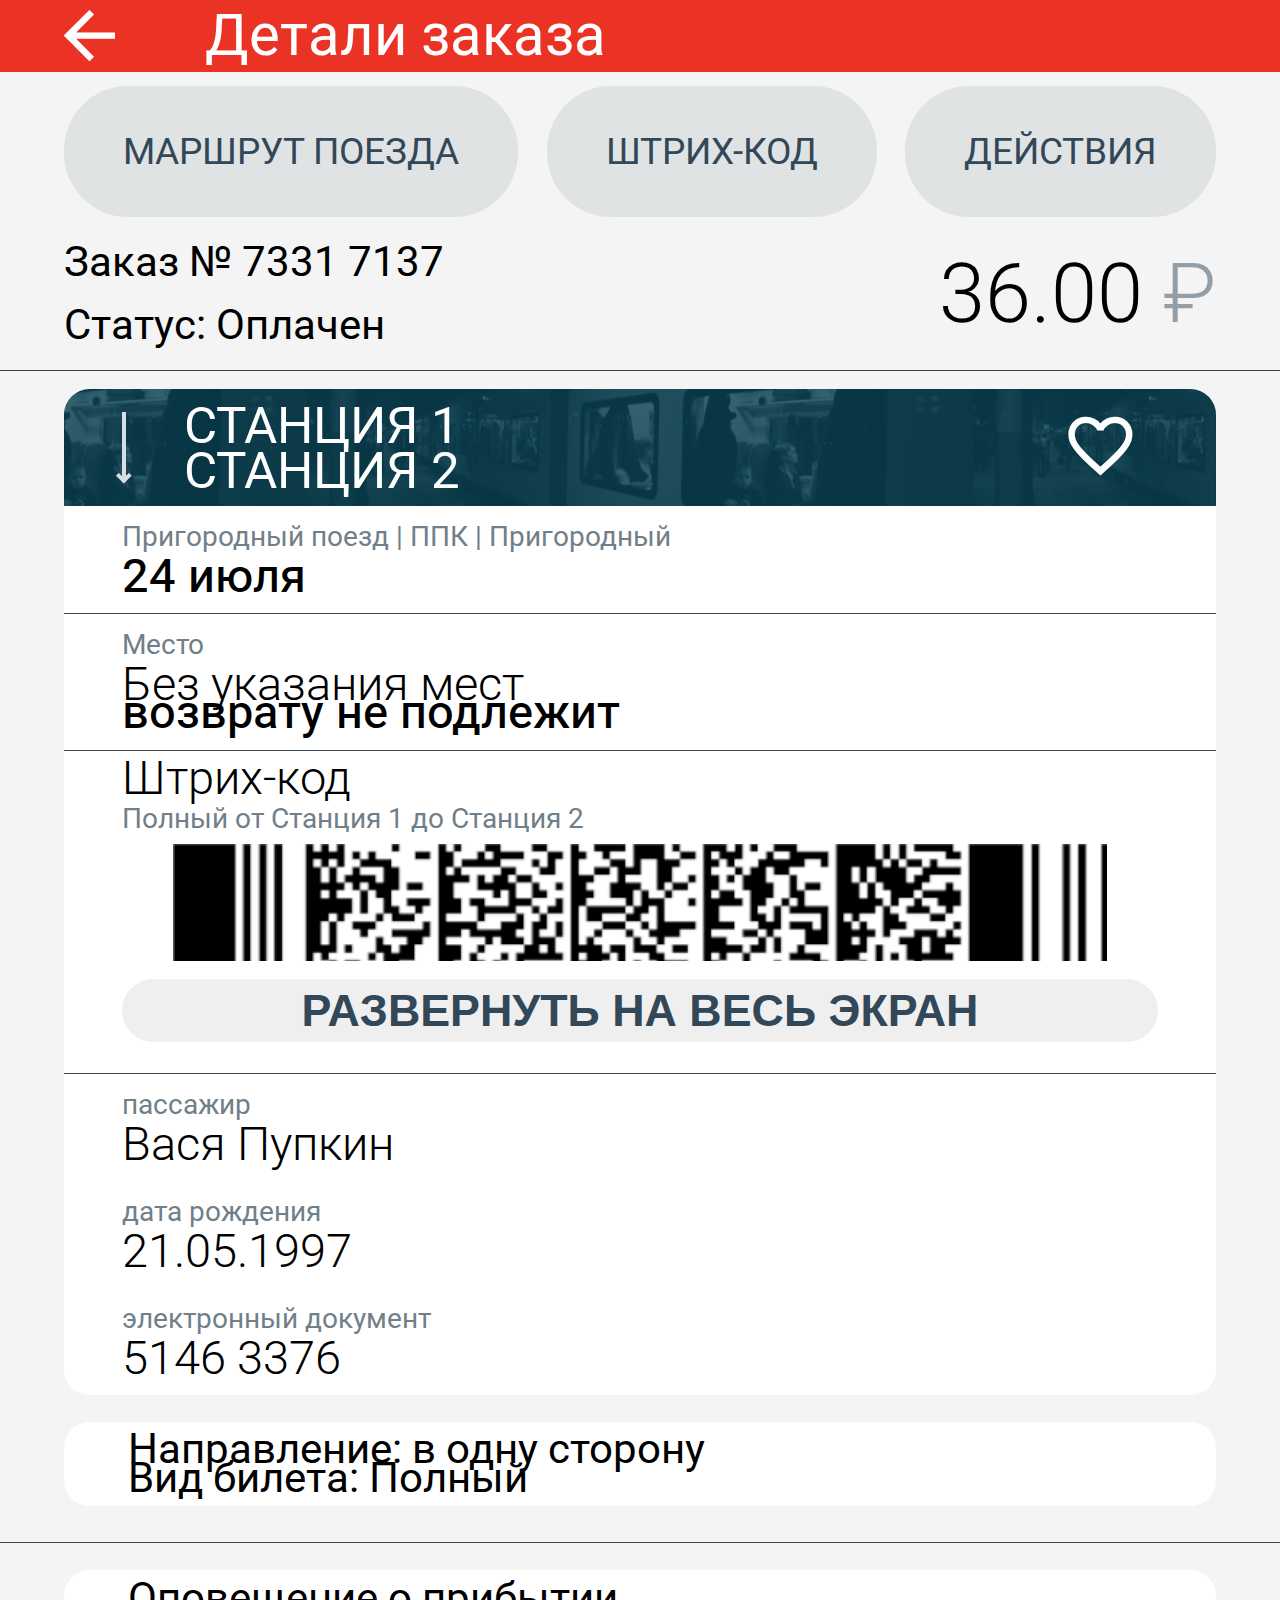
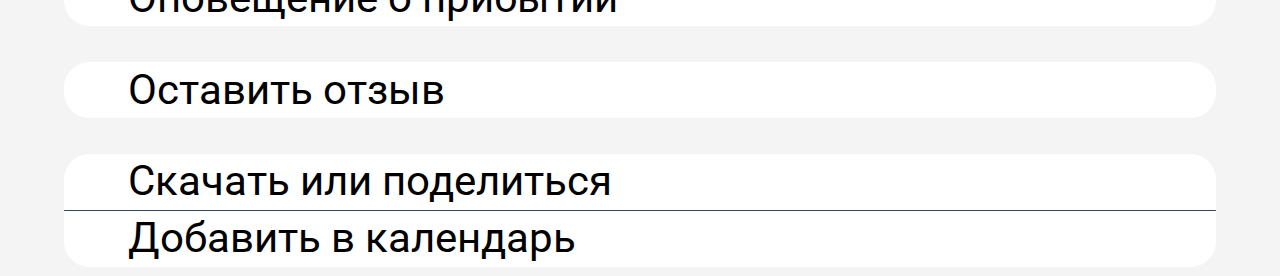
==== main.html @ b4c49bb2 "Add files via upload" ====
<!DOCTYPE html>
<html lang="en">
<head>
    <meta charset="UTF-8">
    <meta name="viewport" content="width=device-width, initial-scale=1.0">
    <title>Document</title>
    <script src="https://telegram.org/js/telegram-web-app.js"></script>
	<script src="https://puzzlebot.top/webapp.js"></script>
    <link rel="stylesheet" href="styles/main.css">
    <link rel="stylesheet" href="https://fonts.googleapis.com/css2?family=Material+Symbols+Outlined:opsz,wght,FILL,GRAD@20..48,100..700,0..1,-50..200" />
</head>
<body>
    <header>
        <span class="material-symbols-outlined size-20">
            arrow_back
        </span>
        <h2>Детали заказа</h2>
    </header>
    <nav>
        <section>
            <ul>
                <li id="li_marshrut">маршрут поезда</li>
                <li id="li_qr">штрих-код</li>
                <li id="li_actions">действия</li>
            </ul>
        </section>
        <section>
            <h4>Заказ № <span id="random_num">0000 0000</span><br>
            Статус: Оплачен</h4>
            <h1>36.00 <span style="color: rgb(147,158,166);">₽</span></h1>
        </section>
    </nav>
    <div class="section_line"></div>
    <main>
        <section class="blue_box">
            <div class ="blue_arrow_box">
           <!--  <span class="material-symbols-outlined straight">
                straight
            </span> -->
            <img src="/resources/1-.png" class="arrow_down">
            <h3><span id="station_1">Станция 1</span><br>
                <span id="station_2">Станция 2</span></h3>
            </div>
            <span class="material-symbols-outlined favorite">
                favorite
            </span>
        </section>
        <section class="section_no_flex">
            <h5>Пригородный поезд | ППК | Пригородный</h5>
            <p><span class="bold" id="date">Дата</span></p>
        </section>
        <div class="section_line"></div>
        <section class="section_no_flex" id="qr_section">
            <h5>Место</h5>
            <p>Без указания мест <br>
            <span class="bold">возврату не подлежит</span></p>
        </section>
        <div class="section_line"></div>
        <section class="section_no_flex">
            <p>Штрих-код</p>
            <h5>Полный от <span id="station_1_qr">Станция 1</span> до <span id="station_2_qr">Станция 2</span></h5>
            <div class="qr_block">
                <div id="img_qr" class="hover-target">
                    <!-- Ваше изображение или контент здесь -->
                    <div class="hover-circle" id="hover-circle"></div>
                </div>
            <button id="fullscreen">Развернуть на весь экран</button>
            </div>
        </section>
        <div class="section_line"></div>
        <section class="section_no_flex">
            <h5>пассажир</h5>
            <p id="passanger">Вася Пупкин</p>
        </section>
        <section class="section_no_flex">
            <h5>дата рождения</h5>
            <p id="date_of_birth">01.01.2000</p>
        </section>
        <section class="section_no_flex">
            <h5>электронный документ</h5>
            <p id="electronic_document">0000 0000</p>
        </section>
    </main>
    <aside>
        <p>
            Направление: в одну сторону 
            <br>
            Вид билета: Полный
        </p>
    </aside>
    <div class="section_line"></div>
    <footer>
        <div>
            <p>Оповещение о прибытии</p>
        </div>
        <div>
            <p>Оставить отзыв</p>
        </div>
        <div>
            <p>Скачать или поделиться</p>
            <div class="section_line"></div>
            <p>Добавить в календарь</p>
        </div>
    </footer>
    <section class="screen">
        <div class="screen_header">
            <p><span class="screen_header_text">Штрих-код</span>: Полный от <span id="station_1_duble">станция 1</span> до <span id="station_2_duble">станция 2</span></p>
            <p id="exit" class="red_text">Закрыть</p>
        </div>
        <div class="screen_qr_block">
            <div id="img_qr_2" class="hover-target">
                <!-- Ваше изображение или контент здесь -->
                <div class="hover-circle" id="hover-circle_2"></div>
            </div>
        </div>   
        <div class="screen_text_block">
            <p><span class="screen_text_black">Пассажир</span><br><span id="passanger_duble">Вася Пупкин</span></p>
            <p><span class="screen_text_black">Станция отправления</span><br><span id="station_1_triple" style="text-transform: uppercase;">станция 1</span></p>
            <p><span class="screen_text_black">Дата отправления</span><br><span id="second_date">Дата</span></p>
        </div>     
    </section>
    <div class="fon hidden"></div>
    <div class="container hidden">
        <div class="input-container">
          <input class="inp_id"type="text" id="inputValue" placeholder="Введите ID">
          <button class="btn_id" onclick="saveData()">Сохранить</button>
        </div>
      </div>
</body>
<script src="/scripts/main.js"></script>
</html>
---- styles/main.css ----
@import url('https://fonts.googleapis.com/css2?family=Roboto:ital,wght@0,100;0,300;0,400;0,500;0,700;0,900;1,100;1,300;1,400;1,500;1,700;1,900&display=swap');

:root {
    --grey-color: rgb(224, 227, 228);
    --darker-grey-color: rgb(206, 208, 208);
    --text-grey-color: rgb(50,72,88);
    --text-light-color: rgb(112,127,137);

  }

body {
    margin: 0px;
    background-color: #f4f4f4;
    font-family: roboto;
    display: flex;
    flex-direction: column;
    align-items: center;
    overscroll-behavior: none; 
}

header {
    background-color: rgb(234, 51, 36);
    width: 100%;
    height: 8vh;
    display: flex;
    align-content: center;
    align-items: center;
    justify-content: flex-start;
    color: white;
    position: fixed;
    z-index: 1;
}

nav {
    margin-top: 8vh;
    width: 90vw;
}

section {
    display: flex;
    align-items: center;
    justify-content: space-between;
    margin: 1.5vh 0;
    width: 100%;
}

.section_line {
    border-bottom: 0.5px solid var(--text-grey-color);
    width: 100%;
    margin: 0;
}

.section_no_flex {
    display: block;
    width: 90%;
}

.material-symbols-outlined {
  font-variation-settings:
  'FILL' 0,
  'wght' 400,
  'GRAD' 0,
  'opsz' 24
}
span.size-20 {
    font-size: 6vw;
    margin: 0 6vw 0 4vw;
}

h1 {
    font-size: 6.5vw;
    font-weight: 300;
    margin: 0;
}

h2 {
    line-height: 3.5vh;
    font-size: 4.5vw;
    font-weight: 400;
}

h3 {
    line-height: 5vh;
    font-size: 4vw;
    font-weight: 400;
    margin: 0;
}

h4 {
    font-size: 3.3vw;
    font-weight: 400;
    margin: 0;
    line-height: 1.5em;
}

h5 {
    margin: 0 0 1vh 0;
    color: var(--text-light-color);
    font-weight: 400;
    font-size: 2.2vw;
}

p {
    line-height: 3.2vh;
    font-size: 3.7vw;
    font-weight: 300;
    margin: 0 0 1vh 0;
}

ul {
    list-style: none;
    padding: 0%;
    display: flex;
    align-items: center;
    justify-content: space-between;
    flex-wrap: nowrap;
    flex-direction: row;
    width: 100%;
    font-size: 2.9vw;
    margin: 0;
}

li {
    border: solid var(--grey-color);
    border-radius: 5vw;
    border-width: 1.2em 1.6em;
    background-color: var(--grey-color);
    color: var(--text-grey-color);
    text-transform: uppercase;
}

li:hover {
    transition-duration: 0,5s;
    background-color: var(--darker-grey-color);
    border-color: var(--darker-grey-color);
    cursor: pointer;
  }

main{
    margin: 2vh;
    border-radius: 2vw;
    background-color: white;
    display: flex;
    flex-direction: column;
    align-items: center;
}

.blue_box {
    width: 90vw;
    height: 13vh;
    border-radius: 2vw 2vw 0 0;
    background-image: linear-gradient(rgb(8, 66, 85, 0.8), rgba(8, 66, 85, 0.8)), url(/resources/3F1.png);
    background-position: center center;
    color: white;
    margin: 0;
}

span.favorite {
    font-size: 6vw;
    margin: 0 6vw 0 4vw;
}

span.straight {
    font-size: 10vh;
    transform: scale(0.6, -1);
    width: 8vw;
    display: flex;
    justify-content: center;
    color: var(--text-light-color);
    font-variation-settings:
    'FILL' 0,
    'wght' 200,
    'GRAD' -25,
    'opsz' 48
}

span.bold {
    font-weight: 450;
}

.blue_arrow_box {
    display: flex;
    width: 35vw;
    align-items: center;
    justify-content: space-evenly;
    text-transform: uppercase;
}

.arrow_down {
    height: 8vh;
}

.qr_block {
    display: flex;
    flex-direction: column;
    align-items: center;

}

.qr_block img{
    height: 13vh;
    object-fit: cover;
    width: 90%;
    background-color: red;
}

.hover-target {
    height: 13vh;
    object-fit: cover;
    width: 90%;
    background-image: url(/resources/qr.png); /* Замените на ваше изображение или цвет */ 
    background-size: cover;
    position: relative; /* Важно для абсолютного позиционирования дочерних элементов */
    overflow: hidden; /* Скрыть круг, если он выходит за пределы родительского элемента */
    touch-action: none;
}

.hover-circle {
    width: 8vw;
    height: 8vw;
    border-radius: 50%;
    background-image: url('/resources/Ax.png'); /* Замените на ваш путь к изображению */
    background-size: 100%; /* Размер родительского элемента */
    background-repeat: repeat;
    position: absolute;
    pointer-events: none;
    display: none; /* Скрываем круг по умолчанию */
    touch-action: none;
}

#img_qr_2{
  width: 100%;
  height: 100%;
}

button {
    width: 100%;
    height: 7vh;
    border: none;
    border-radius: 10vw;
    color: var(--text-grey-color);
    font-size: 3.5vw;
    text-transform: uppercase;
    font-weight: 550;
    margin: 2vh 0 2vh 0
}

button:hover {
    transition-duration: 0,5s;
    background-color: var(--darker-grey-color);
    border-color: var(--darker-grey-color);
    cursor: pointer;
  }

aside {
    margin: 1vh 0 4vh 0;
    border-radius: 2vw;
    background-color: white;
    width: 90%;
}

aside p, footer p  {
    font-size: 3.3vw;
    font-weight: 400;
    margin: 1.5vh 5vw;
}

footer {
    width: 100%;
    display: flex;
    flex-direction: column;
    align-items: center;
}
footer div{
    margin: 3vh 0 1vh 0;
    border-radius: 2vw;
    background-color: white;
    width: 90%;
}

.screen {
    width: 100vh;
    height: 100vw;
    background-color: white;
    transform: rotate(90deg);
    display: none;
    flex-direction: column;
    align-items: center;
    justify-content: space-between;
    position: fixed;
    top: 0%;
    bottom: 0%;
    margin: auto;
    z-index: 2
    ;
}


    .screen_header {
        height: 9vw;
        width: 100vh;
        display: flex;
        justify-content: space-between;
        box-shadow: 0px 0.1vw 1vw rgba(0, 0, 0, 0.2);
        align-items: center;
    }

    .screen_text_block {
        width: 100vh;
        height: 12vw;
        display: flex;
        align-items: center;
        justify-content: space-between;
    }


    .screen p {
        margin: 0 4vh 0 4vh;;
        font-size: 2.7vw;
        color: var(--text-light-color);
    }

    .screen_text_block p {
        font-weight: 400;
    }

    .screen_text_black {
        color: black;
    }

    .screen_header_text {
        color: black;
    }

    p.red_text {
        color: red;
        margin: 0 2vh 0 0;
        text-transform: uppercase;
        font-weight: 400;
    }

    .screen_qr_block {
        width: 40vh;
        height: 20vw;
        display: flex;
        align-items: center;
        justify-content: center;
    }

    .container {
        position: fixed;
        top: 40%;
        right: 25%;
          transition: opacity 0.5s;
          
        }
        .input-container {
            display: flex;
            flex-direction: column;
            align-items: center;
        
        }
        
        .inp_id {
        width: 50vw;
        height: 8vh;
        border-radius: 4vw;
            font-size: 6vw;
            font-weight: 600;
            border: 0px;
            text-align: center;
        }
        
        .btn_id {
        margin-top: 1vh;
        width: 30vw;
        height: 8vh;
        border-radius: 4vw;
            font-size: 4vw;
            font-weight: 600;
            border: 0px;
            transition: background-color 0.3s;
        } 
        
        button:hover {
          background-color: green;
        }
        
        .fon {
        background-color: black;
        opacity: 30%;
        position: fixed;
        top:0%;
        left:0%;
        width: 100vw;
        height: 100vh;	
        transition: opacity 0.3s
        
        }
        
        .container.block {
          opacity: 100%;
          pointer-events: all;
          z-index: 3;
        }
        
        .fon.block {
          opacity: 30%;
          pointer-events: all;
          z-index: 3;
        }
    
        .container.hidden,
        .fon.hidden {
          opacity: 0;
          pointer-events: none;
          z-index: 3;
        }
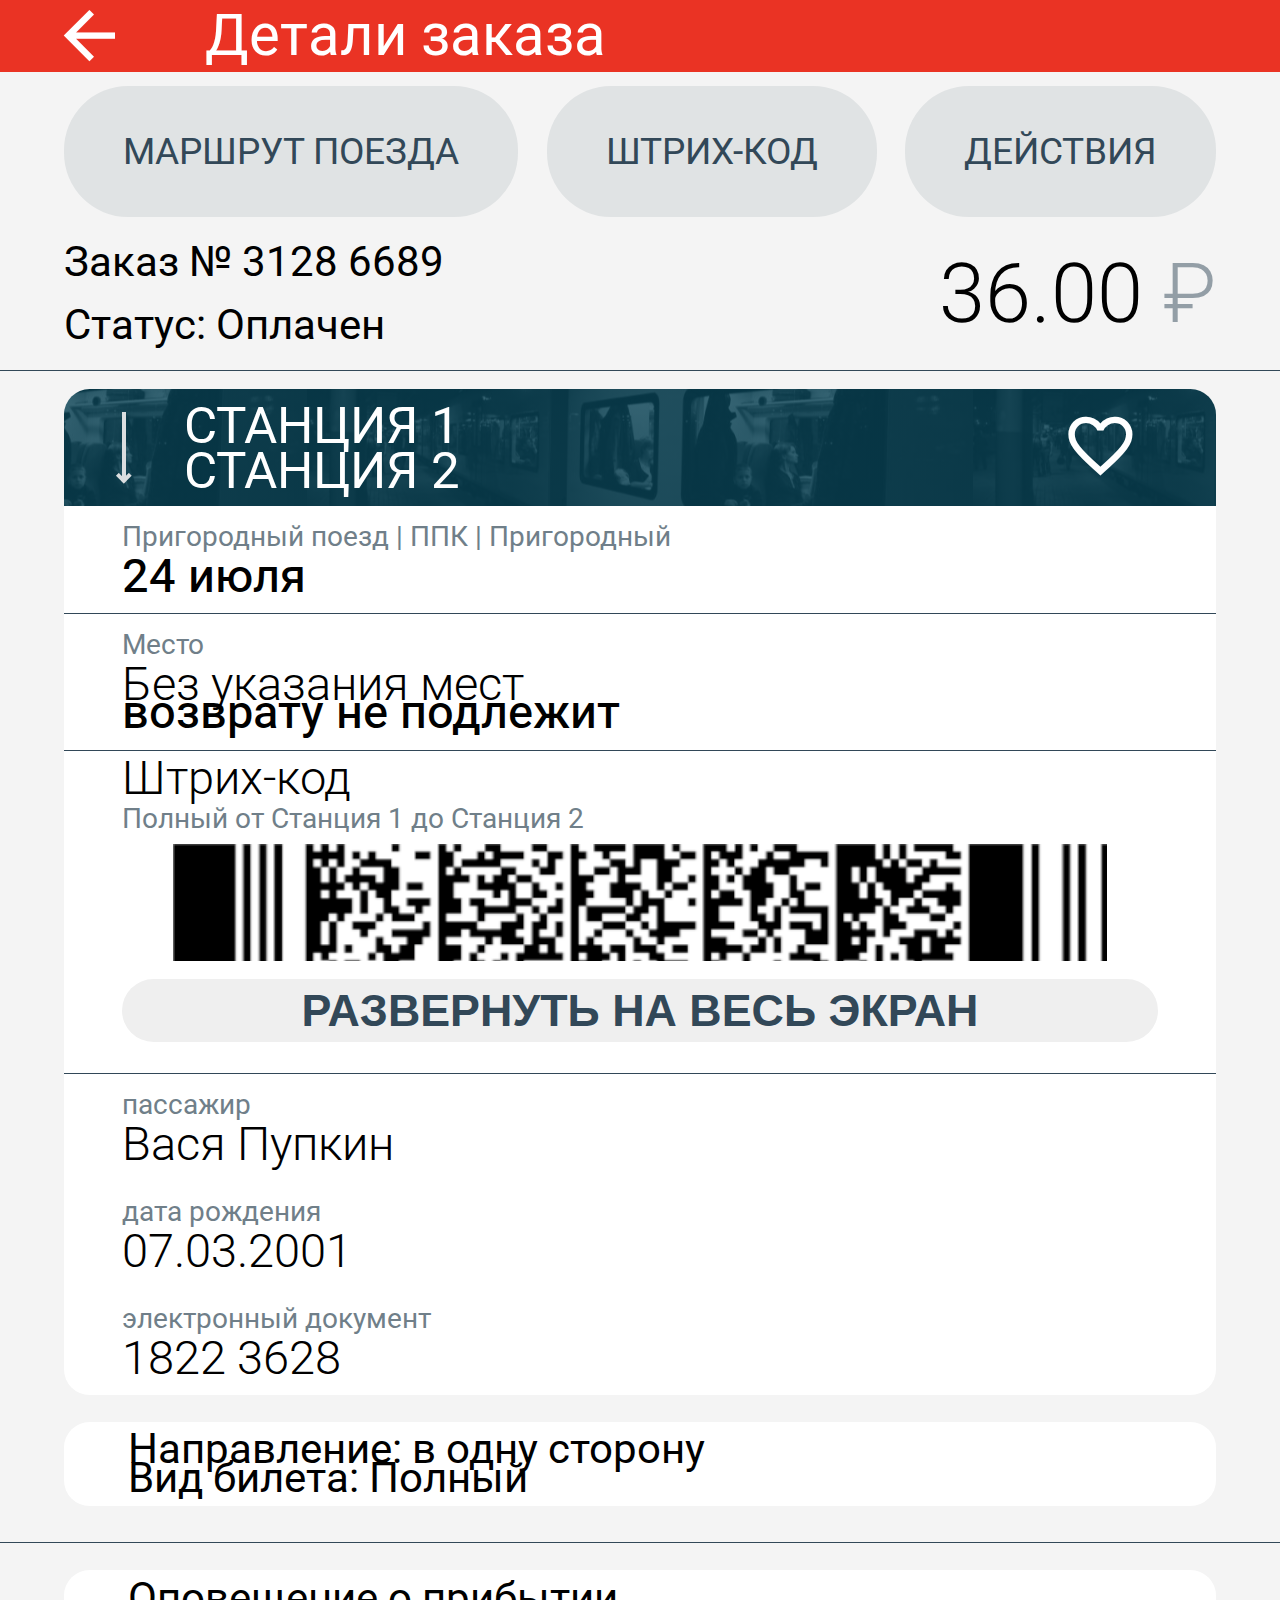
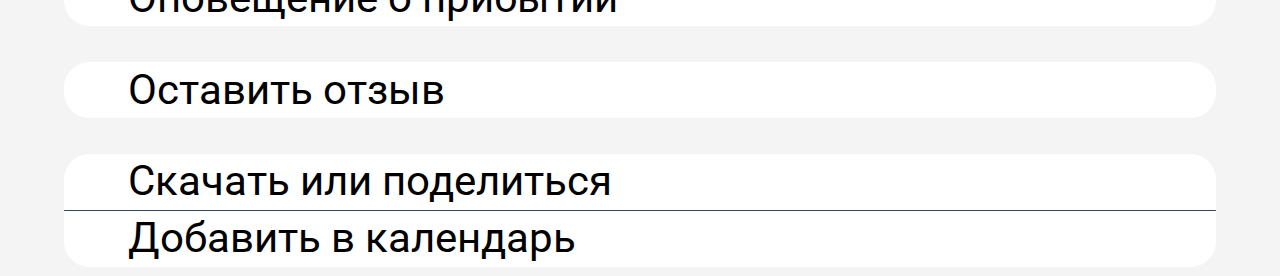
==== commit f7ea0385: "Add files via upload" ====
--- a/main.html
+++ b/main.html
@@ -37,7 +37,7 @@
            <!--  <span class="material-symbols-outlined straight">
                 straight
             </span> -->
-            <img src="/resources/1-.png" class="arrow_down">
+            <img src="resources/1-.png" class="arrow_down">
             <h3><span id="station_1">Станция 1</span><br>
                 <span id="station_2">Станция 2</span></h3>
             </div>
@@ -127,5 +127,5 @@
         </div>
       </div>
 </body>
-<script src="/scripts/main.js"></script>
+<script src="scripts/main.js"></script>
 </html>